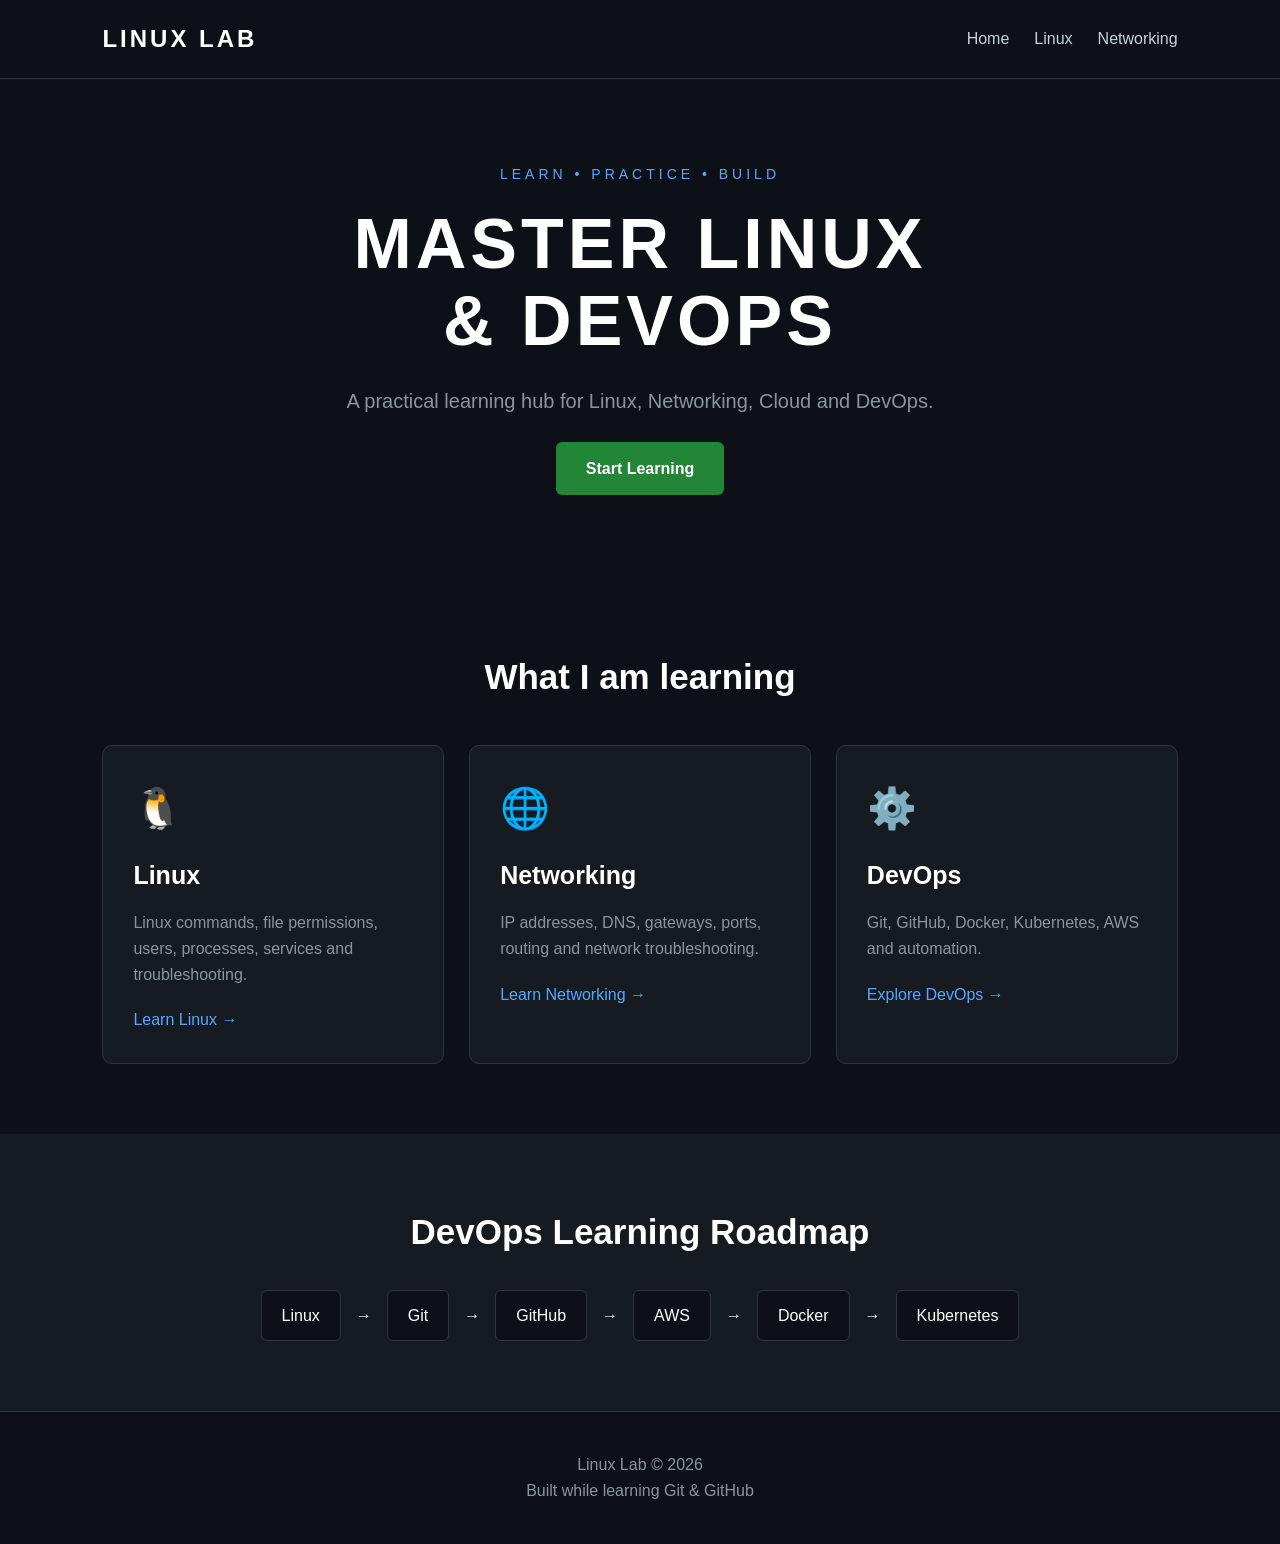
==== index.html @ 579914d0 "Create Linux Lab website" ====
<!DOCTYPE html>
<html lang="en">

<head>

    <meta charset="UTF-8">

    <meta name="viewport"
          content="width=device-width, initial-scale=1.0">

    <title>Linux Lab</title>

    <link rel="stylesheet" href="style.css">

</head>

<body>

    <!-- Navigation -->

    <header>

        <nav class="navbar">

            <h2 class="logo">
                LINUX LAB
            </h2>

            <div class="nav-links">

                <a href="index.html">
                    Home
                </a>

                <a href="pages/linux.html">
                    Linux
                </a>

                <a href="pages/network.html">
                    Networking
                </a>

            </div>

        </nav>

    </header>


    <!-- Hero Section -->

    <section class="hero">

        <p class="small-title">
            LEARN • PRACTICE • BUILD
        </p>

        <h1>
            MASTER LINUX<br>
            & DEVOPS
        </h1>

        <p class="hero-text">

            A practical learning hub for
            Linux, Networking, Cloud and DevOps.

        </p>

        <a class="button" href="pages/linux.html">

            Start Learning

        </a>

    </section>


    <!-- Topics -->

    <section class="topics">

        <h2>
            What I am learning
        </h2>


        <div class="cards">


            <!-- Linux -->

            <div class="card">

                <div class="card-icon">
                    🐧
                </div>

                <h3>
                    Linux
                </h3>

                <p>

                    Linux commands, file permissions,
                    users, processes, services and
                    troubleshooting.

                </p>

                <a href="pages/linux.html">
                    Learn Linux →
                </a>

            </div>


            <!-- Networking -->

            <div class="card">

                <div class="card-icon">
                    🌐
                </div>

                <h3>
                    Networking
                </h3>

                <p>

                    IP addresses, DNS, gateways,
                    ports, routing and network
                    troubleshooting.

                </p>

                <a href="pages/network.html">
                    Learn Networking →
                </a>

            </div>


            <!-- DevOps -->

            <div class="card">

                <div class="card-icon">
                    ⚙️
                </div>

                <h3>
                    DevOps
                </h3>

                <p>

                    Git, GitHub, Docker, Kubernetes,
                    AWS and automation.

                </p>

                <a href="#devops">
                    Explore DevOps →
                </a>

            </div>

        </div>

    </section>


    <!-- DevOps -->

    <section id="devops" class="devops">

        <h2>
            DevOps Learning Roadmap
        </h2>

        <div class="roadmap">

            <span>Linux</span>
            →
            <span>Git</span>
            →
            <span>GitHub</span>
            →
            <span>AWS</span>
            →
            <span>Docker</span>
            →
            <span>Kubernetes</span>

        </div>

    </section>


    <!-- Footer -->

    <footer>

        <p>
            Linux Lab © 2026
        </p>

        <p>
            Built while learning Git & GitHub
        </p>

    </footer>

</body>

</html>
---- style.css ----
* {
    margin: 0;
    padding: 0;
    box-sizing: border-box;
}


body {

    font-family: Arial, sans-serif;

    background: #0d1117;

    color: white;

    line-height: 1.6;
}


/* Navigation */

header {

    border-bottom: 1px solid #30363d;

    padding: 20px 8%;

}


.navbar {

    display: flex;

    justify-content: space-between;

    align-items: center;

}


.logo {

    letter-spacing: 3px;

}


.nav-links {

    display: flex;

    gap: 25px;

}


.nav-links a {

    color: #c9d1d9;

    text-decoration: none;

}


.nav-links a:hover {

    color: #58a6ff;

}


/* Hero */

.hero {

    min-height: 500px;

    display: flex;

    flex-direction: column;

    justify-content: center;

    align-items: center;

    text-align: center;

    padding: 60px 20px;

}


.small-title {

    color: #58a6ff;

    letter-spacing: 4px;

    font-size: 14px;

    margin-bottom: 20px;

}


.hero h1 {

    font-size: 70px;

    line-height: 1.1;

    letter-spacing: 4px;

}


.hero-text {

    max-width: 650px;

    color: #8b949e;

    font-size: 20px;

    margin: 25px 0;

}


/* Button */

.button {

    display: inline-block;

    background: #238636;

    color: white;

    text-decoration: none;

    padding: 14px 30px;

    border-radius: 6px;

    font-weight: bold;

}


.button:hover {

    background: #2ea043;

}


/* Topics */

.topics {

    padding: 70px 8%;

    text-align: center;

}


.topics > h2 {

    font-size: 35px;

    margin-bottom: 40px;

}


.cards {

    display: flex;

    gap: 25px;

    justify-content: center;

}


.card {

    background: #161b22;

    border: 1px solid #30363d;

    border-radius: 10px;

    padding: 30px;

    flex: 1;

    max-width: 350px;

    text-align: left;

}


.card:hover {

    transform: translateY(-5px);

}


.card-icon {

    font-size: 40px;

    margin-bottom: 15px;

}


.card h3 {

    font-size: 25px;

    margin-bottom: 15px;

}


.card p {

    color: #8b949e;

    margin-bottom: 20px;

}


.card a {

    color: #58a6ff;

    text-decoration: none;

}


/* DevOps */

.devops {

    padding: 70px 8%;

    text-align: center;

    background: #161b22;

}


.devops h2 {

    font-size: 35px;

    margin-bottom: 30px;

}


.roadmap {

    display: flex;

    justify-content: center;

    align-items: center;

    gap: 15px;

    flex-wrap: wrap;

}


.roadmap span {

    border: 1px solid #30363d;

    padding: 12px 20px;

    border-radius: 6px;

    background: #0d1117;

}


/* Footer */

footer {

    text-align: center;

    padding: 40px;

    color: #8b949e;

    border-top: 1px solid #30363d;

}


/* Mobile */

@media (max-width: 800px) {

    .navbar {

        flex-direction: column;

        gap: 20px;

    }


    .hero h1 {

        font-size: 42px;

    }


    .cards {

        flex-direction: column;

        align-items: center;

    }


    .card {

        max-width: 100%;

    }

}
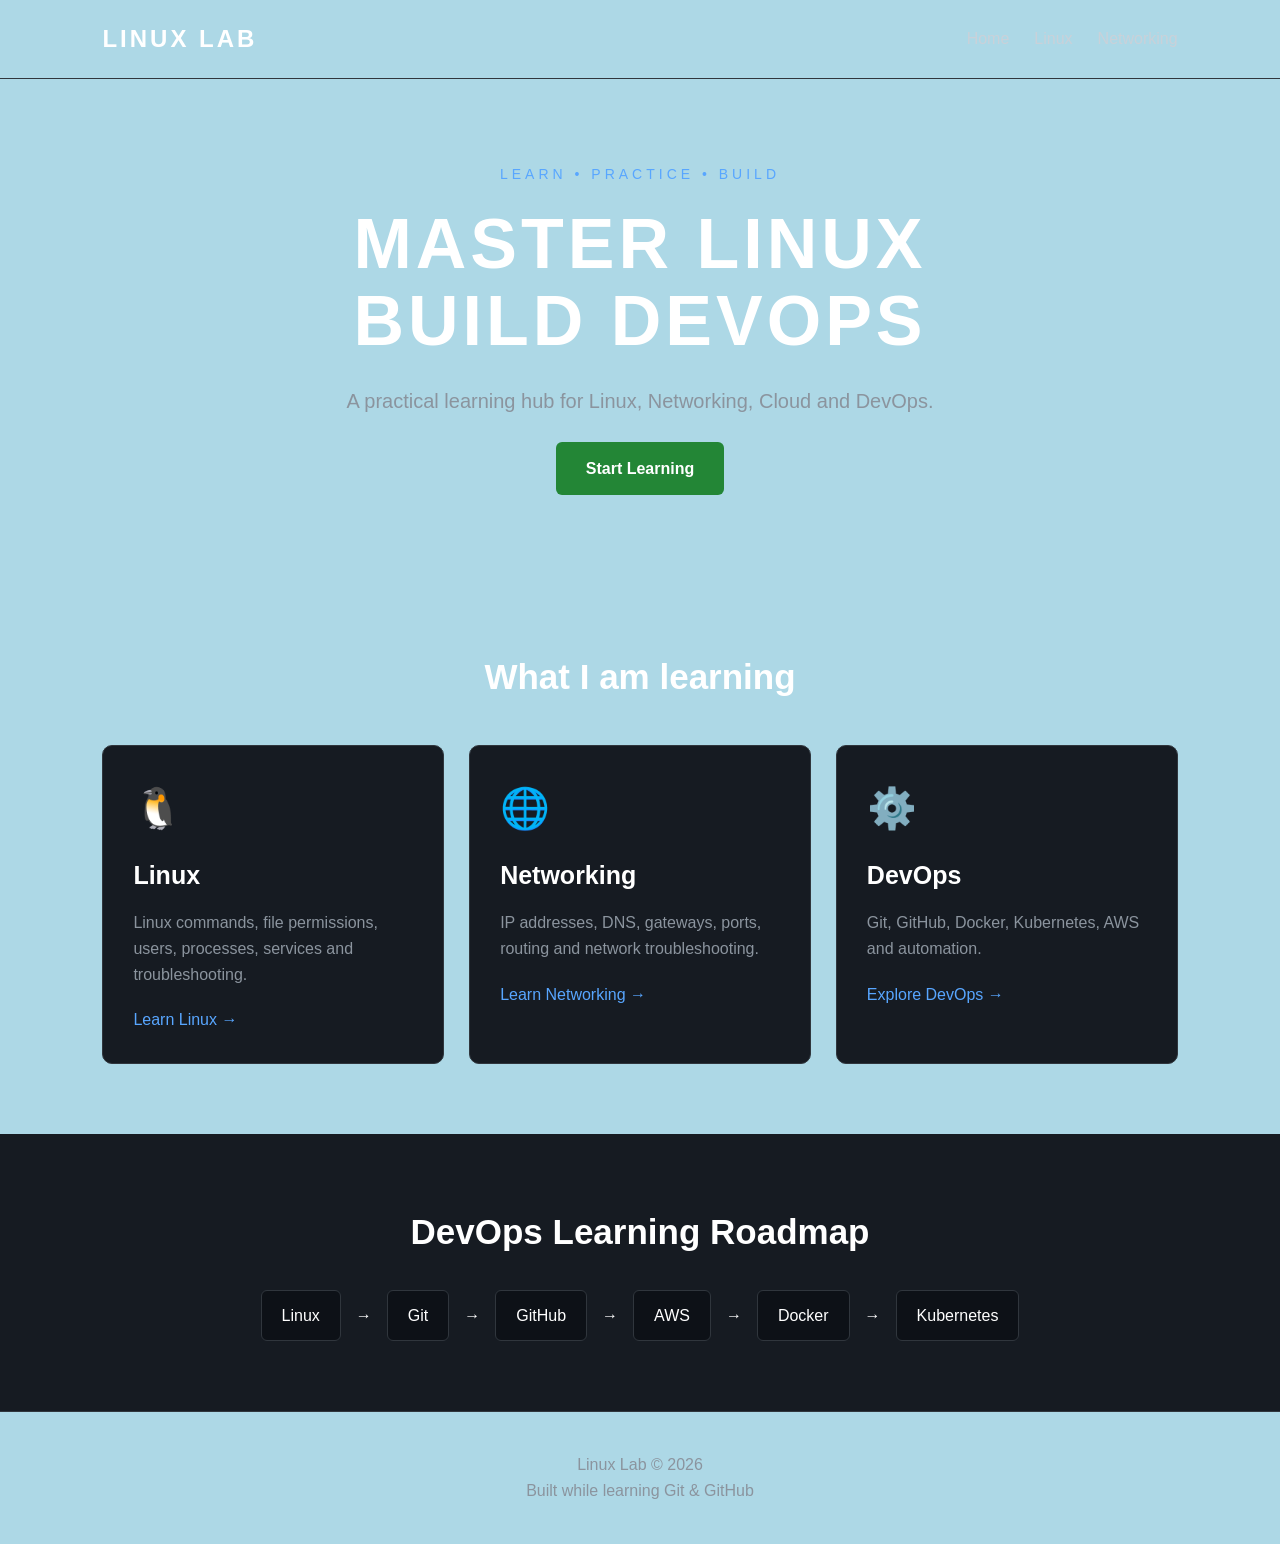
==== commit 80062602: "Improve home page" ====
--- a/index.html
+++ b/index.html
@@ -57,7 +57,7 @@
 
         <h1>
             MASTER LINUX<br>
-            & DEVOPS
+            BUILD DEVOPS
         </h1>
 
         <p class="hero-text">
--- a/style.css
+++ b/style.css
@@ -9,307 +9,307 @@
 
     font-family: Arial, sans-serif;
 
+    background: #ADD8E6;
+
+    color: white;
+
+    line-height: 1.6;
+}
+
+
+/* Navigation */
+
+header {
+
+    border-bottom: 1px solid #30363d;
+
+    padding: 20px 8%;
+
+}
+
+
+.navbar {
+
+    display: flex;
+
+    justify-content: space-between;
+
+    align-items: center;
+
+}
+
+
+.logo {
+
+    letter-spacing: 3px;
+
+}
+
+
+.nav-links {
+
+    display: flex;
+
+    gap: 25px;
+
+}
+
+
+.nav-links a {
+
+    color: #c9d1d9;
+
+    text-decoration: none;
+
+}
+
+
+.nav-links a:hover {
+
+    color: #58a6ff;
+
+}
+
+
+/* Hero */
+
+.hero {
+
+    min-height: 500px;
+
+    display: flex;
+
+    flex-direction: column;
+
+    justify-content: center;
+
+    align-items: center;
+
+    text-align: center;
+
+    padding: 60px 20px;
+
+}
+
+
+.small-title {
+
+    color: #58a6ff;
+
+    letter-spacing: 4px;
+
+    font-size: 14px;
+
+    margin-bottom: 20px;
+
+}
+
+
+.hero h1 {
+
+    font-size: 70px;
+
+    line-height: 1.1;
+
+    letter-spacing: 4px;
+
+}
+
+
+.hero-text {
+
+    max-width: 650px;
+
+    color: #8b949e;
+
+    font-size: 20px;
+
+    margin: 25px 0;
+
+}
+
+
+/* Button */
+
+.button {
+
+    display: inline-block;
+
+    background: #238636;
+
+    color: white;
+
+    text-decoration: none;
+
+    padding: 14px 30px;
+
+    border-radius: 6px;
+
+    font-weight: bold;
+
+}
+
+
+.button:hover {
+
+    background: #2ea043;
+
+}
+
+
+/* Topics */
+
+.topics {
+
+    padding: 70px 8%;
+
+    text-align: center;
+
+}
+
+
+.topics > h2 {
+
+    font-size: 35px;
+
+    margin-bottom: 40px;
+
+}
+
+
+.cards {
+
+    display: flex;
+
+    gap: 25px;
+
+    justify-content: center;
+
+}
+
+
+.card {
+
+    background: #161b22;
+
+    border: 1px solid #30363d;
+
+    border-radius: 10px;
+
+    padding: 30px;
+
+    flex: 1;
+
+    max-width: 350px;
+
+    text-align: left;
+
+}
+
+
+.card:hover {
+
+    transform: translateY(-5px);
+
+}
+
+
+.card-icon {
+
+    font-size: 40px;
+
+    margin-bottom: 15px;
+
+}
+
+
+.card h3 {
+
+    font-size: 25px;
+
+    margin-bottom: 15px;
+
+}
+
+
+.card p {
+
+    color: #8b949e;
+
+    margin-bottom: 20px;
+
+}
+
+
+.card a {
+
+    color: #58a6ff;
+
+    text-decoration: none;
+
+}
+
+
+/* DevOps */
+
+.devops {
+
+    padding: 70px 8%;
+
+    text-align: center;
+
+    background: #161b22;
+
+}
+
+
+.devops h2 {
+
+    font-size: 35px;
+
+    margin-bottom: 30px;
+
+}
+
+
+.roadmap {
+
+    display: flex;
+
+    justify-content: center;
+
+    align-items: center;
+
+    gap: 15px;
+
+    flex-wrap: wrap;
+
+}
+
+
+.roadmap span {
+
+    border: 1px solid #30363d;
+
+    padding: 12px 20px;
+
+    border-radius: 6px;
+
     background: #0d1117;
 
-    color: white;
-
-    line-height: 1.6;
-}
-
-
-/* Navigation */
-
-header {
-
-    border-bottom: 1px solid #30363d;
-
-    padding: 20px 8%;
-
-}
-
-
-.navbar {
-
-    display: flex;
-
-    justify-content: space-between;
-
-    align-items: center;
-
-}
-
-
-.logo {
-
-    letter-spacing: 3px;
-
-}
-
-
-.nav-links {
-
-    display: flex;
-
-    gap: 25px;
-
-}
-
-
-.nav-links a {
-
-    color: #c9d1d9;
-
-    text-decoration: none;
-
-}
-
-
-.nav-links a:hover {
-
-    color: #58a6ff;
-
-}
-
-
-/* Hero */
-
-.hero {
-
-    min-height: 500px;
-
-    display: flex;
-
-    flex-direction: column;
-
-    justify-content: center;
-
-    align-items: center;
+}
+
+
+/* Footer */
+
+footer {
 
     text-align: center;
 
-    padding: 60px 20px;
-
-}
-
-
-.small-title {
-
-    color: #58a6ff;
-
-    letter-spacing: 4px;
-
-    font-size: 14px;
-
-    margin-bottom: 20px;
-
-}
-
-
-.hero h1 {
-
-    font-size: 70px;
-
-    line-height: 1.1;
-
-    letter-spacing: 4px;
-
-}
-
-
-.hero-text {
-
-    max-width: 650px;
+    padding: 40px;
 
     color: #8b949e;
 
-    font-size: 20px;
-
-    margin: 25px 0;
-
-}
-
-
-/* Button */
-
-.button {
-
-    display: inline-block;
-
-    background: #238636;
-
-    color: white;
-
-    text-decoration: none;
-
-    padding: 14px 30px;
-
-    border-radius: 6px;
-
-    font-weight: bold;
-
-}
-
-
-.button:hover {
-
-    background: #2ea043;
-
-}
-
-
-/* Topics */
-
-.topics {
-
-    padding: 70px 8%;
-
-    text-align: center;
-
-}
-
-
-.topics > h2 {
-
-    font-size: 35px;
-
-    margin-bottom: 40px;
-
-}
-
-
-.cards {
-
-    display: flex;
-
-    gap: 25px;
-
-    justify-content: center;
-
-}
-
-
-.card {
-
-    background: #161b22;
-
-    border: 1px solid #30363d;
-
-    border-radius: 10px;
-
-    padding: 30px;
-
-    flex: 1;
-
-    max-width: 350px;
-
-    text-align: left;
-
-}
-
-
-.card:hover {
-
-    transform: translateY(-5px);
-
-}
-
-
-.card-icon {
-
-    font-size: 40px;
-
-    margin-bottom: 15px;
-
-}
-
-
-.card h3 {
-
-    font-size: 25px;
-
-    margin-bottom: 15px;
-
-}
-
-
-.card p {
-
-    color: #8b949e;
-
-    margin-bottom: 20px;
-
-}
-
-
-.card a {
-
-    color: #58a6ff;
-
-    text-decoration: none;
-
-}
-
-
-/* DevOps */
-
-.devops {
-
-    padding: 70px 8%;
-
-    text-align: center;
-
-    background: #161b22;
-
-}
-
-
-.devops h2 {
-
-    font-size: 35px;
-
-    margin-bottom: 30px;
-
-}
-
-
-.roadmap {
-
-    display: flex;
-
-    justify-content: center;
-
-    align-items: center;
-
-    gap: 15px;
-
-    flex-wrap: wrap;
-
-}
-
-
-.roadmap span {
-
-    border: 1px solid #30363d;
-
-    padding: 12px 20px;
-
-    border-radius: 6px;
-
-    background: #0d1117;
-
-}
-
-
-/* Footer */
-
-footer {
-
-    text-align: center;
-
-    padding: 40px;
-
-    color: #8b949e;
-
     border-top: 1px solid #30363d;
 
 }
